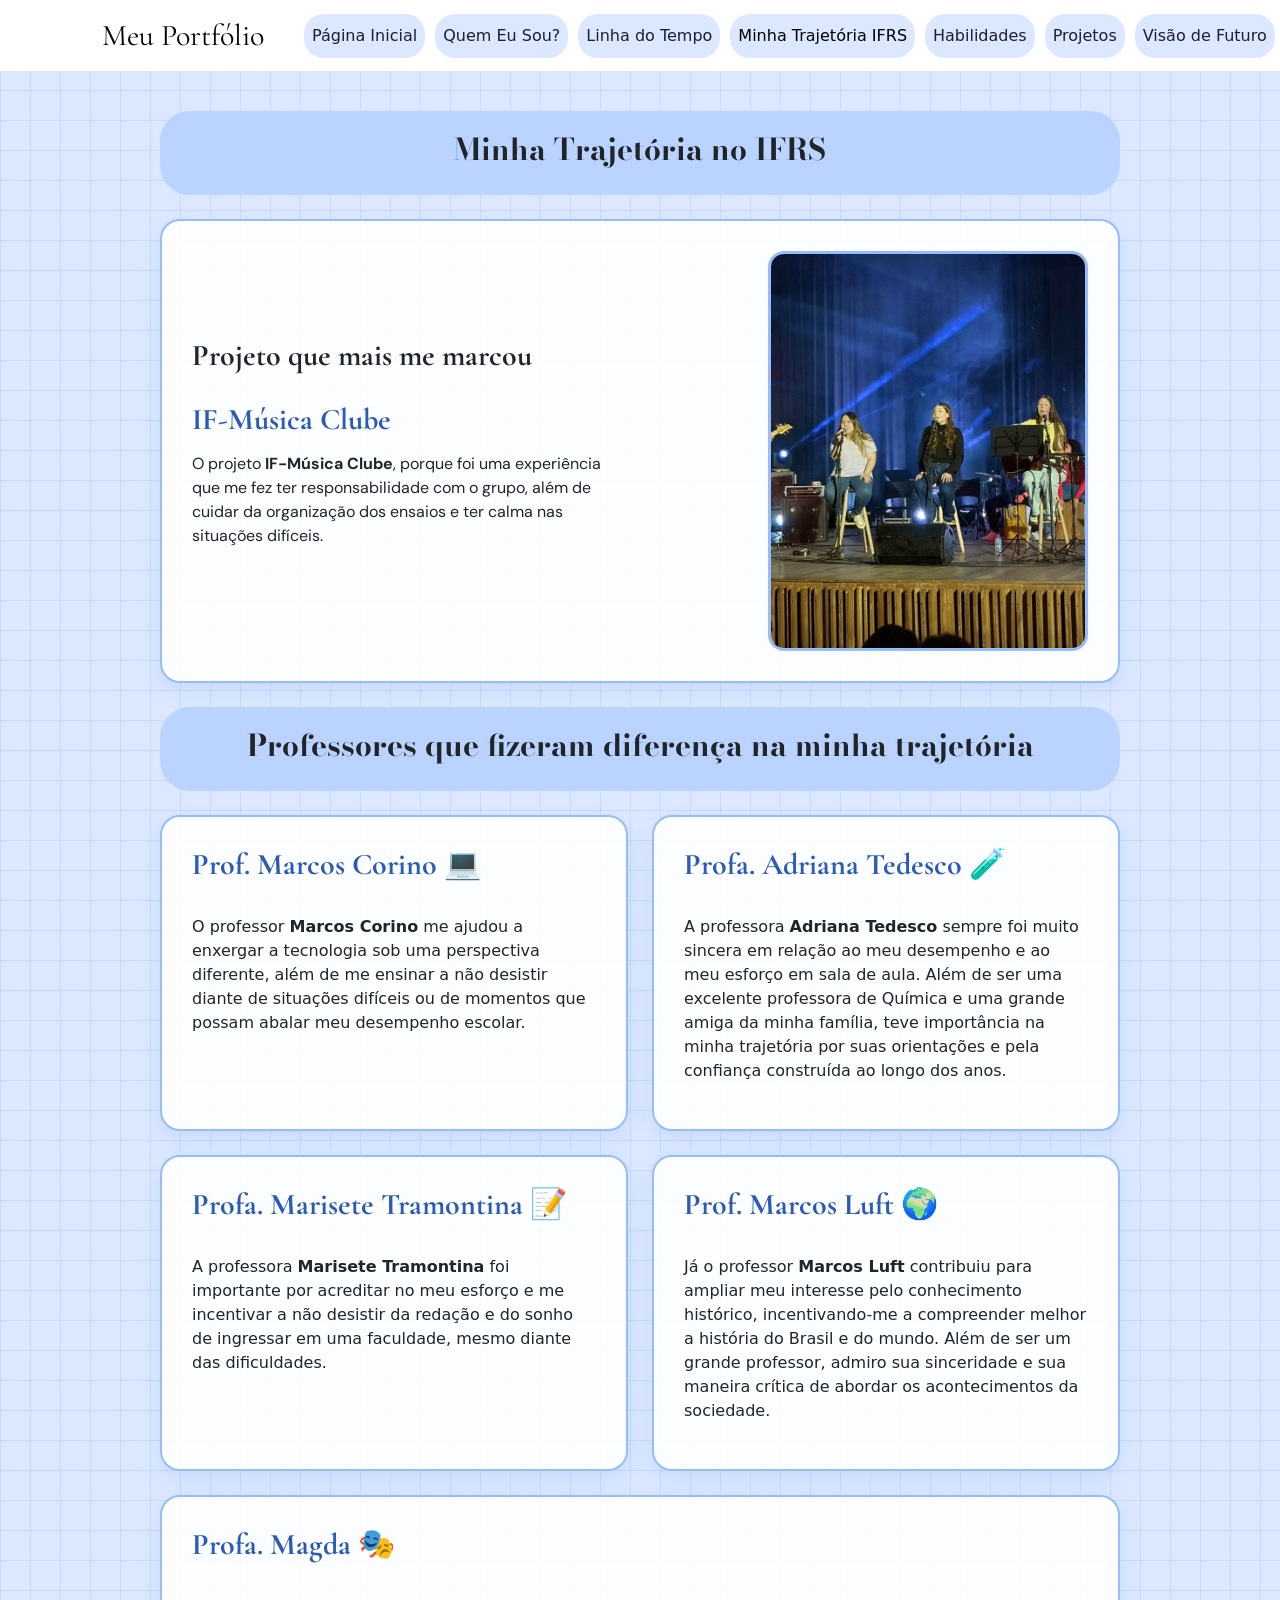
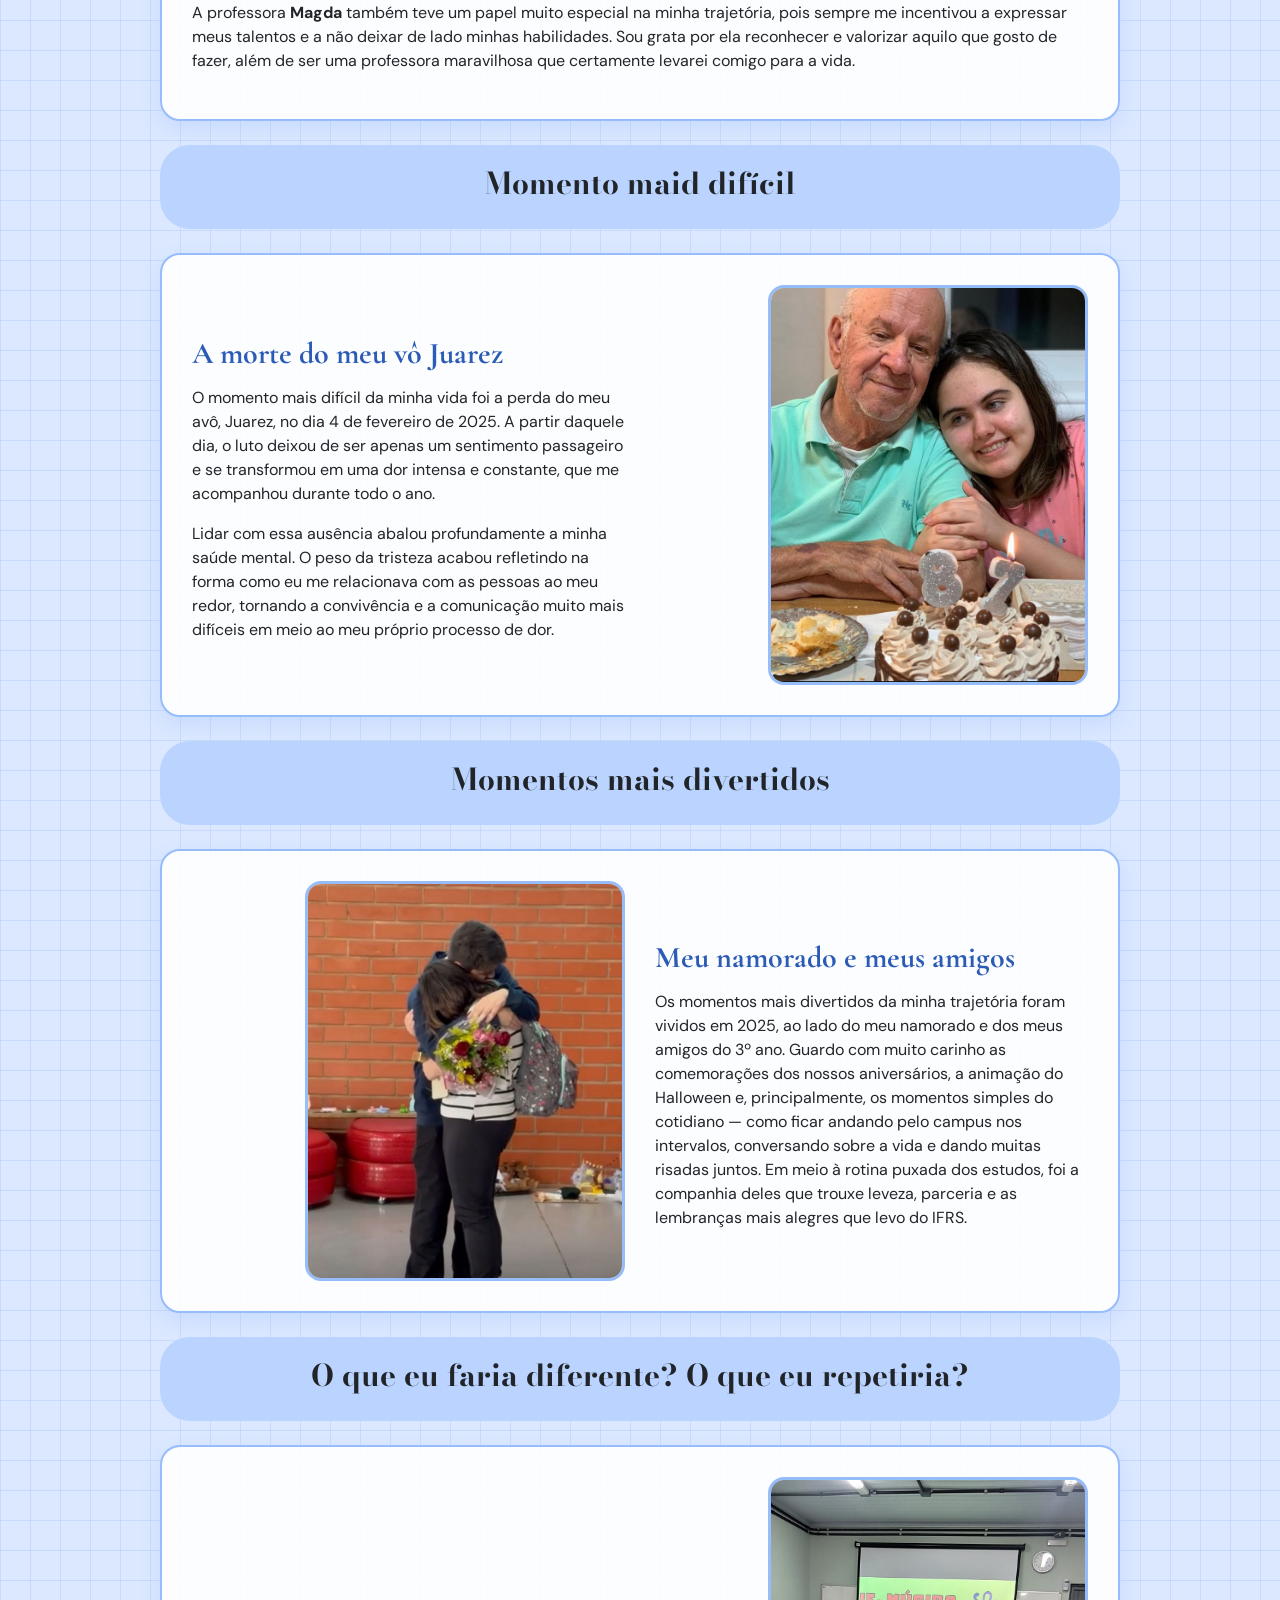
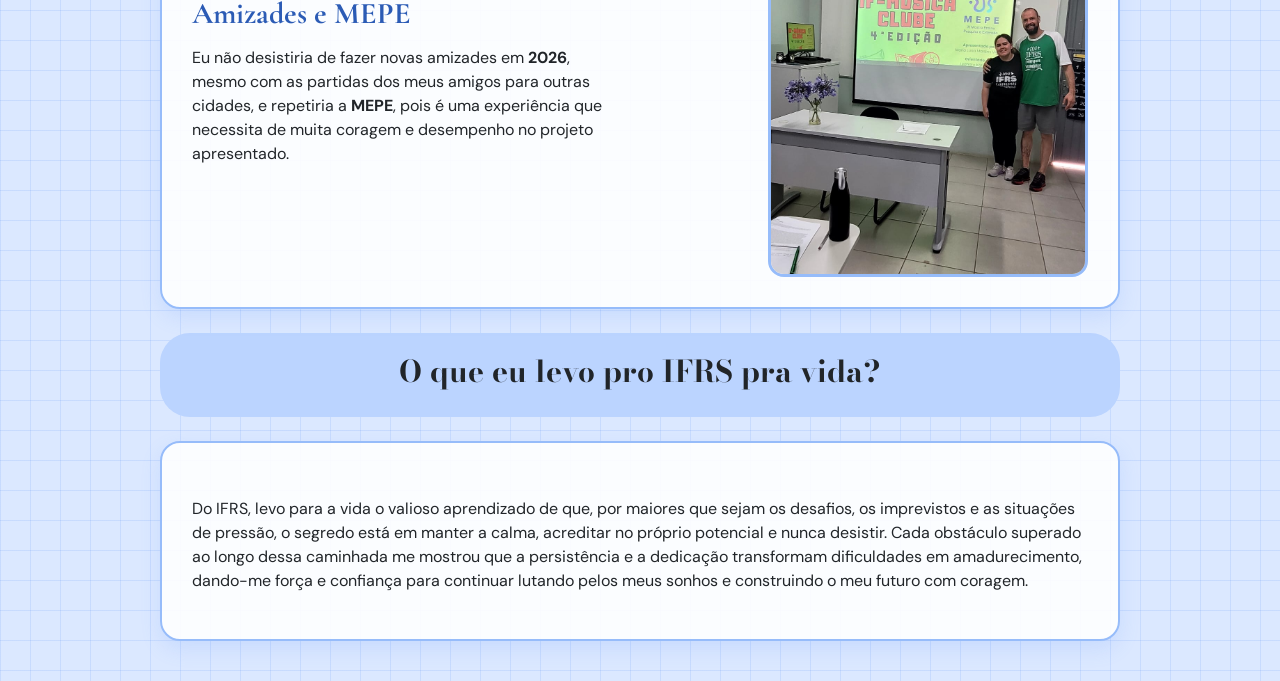
==== ifrs.html @ 00e07093 "Add files via upload" ====
<!DOCTYPE html>
<html lang="pt-BR">
<head>
   <head>
    <meta charset="UTF-8">
    <meta name="viewport" content="width=device-width, initial-scale=1.0">

    <title>Minha Trajetória IFRS — Meu Portfólio</title>

    <!-- Bootstrap -->
    <link href="https://cdn.jsdelivr.net/npm/bootstrap@5.3.3/dist/css/bootstrap.min.css" rel="stylesheet">

    <!-- Fontes -->
    <link href="https://fonts.googleapis.com/css2?family=Inter:wght@400;500;600;700&family=Lora:wght@600;700&display=swap" rel="stylesheet">

    <!-- CSS principal -->
    <link rel="stylesheet" href="style.css">
</head>
    <!-- Fontes Google (Lora para títulos serifados e Inter para textos) -->
    <link rel="preconnect" href="https://fonts.googleapis.com">
    <link rel="preconnect" href="https://fonts.gstatic.com" crossorigin>
    <link href="https://fonts.googleapis.com/css2?family=Inter:wght@400;500;600;700&family=Lora:wght@600;700&display=swap" rel="stylesheet">
</head>
<body>
<header>
    <nav class="navbar navbar-expand-lg">
        <div class="container">

            <a class="navbar-brand" href="index.html">
                Meu Portfólio
            </a>

            <ul class="navbar-nav ms-auto">

                <li class="nav-item">
                    <a class="nav-link" href="index.html">Página Inicial</a>
                </li>

                <li class="nav-item">
                    <a class="nav-link" href="eusou.html">Quem Eu Sou?</a>
                </li>

                <li class="nav-item">
                    <a class="nav-link" href="linhadotempo.html">Linha do Tempo</a>
                </li>

                <li class="nav-item">
                    <a class="nav-link active" href="ifrs.html">Minha Trajetória IFRS</a>
                </li>

                <li class="nav-item">
                    <a class="nav-link" href="habilidade.html">Habilidades</a>
                </li>

                <li class="nav-item">
                    <a class="nav-link" href="projetos.html">Projetos</a>
                </li>

                <li class="nav-item">
                    <a class="nav-link" href="futuro.html">Visão de Futuro</a>
                </li>

                <li class="nav-item">
                    <a class="nav-link" href="mensagem.html">Mensagem Final</a>
                </li>

                <li class="nav-item">
                    <a class="nav-link" href="contatos.html">Contatos</a>
                </li>

            </ul>
        </div>
    </nav>
</header>
<body class="ifrs">
 <main class="trajetoria">
     <div class="fraseinicial">
    <h1><strong>Minha Trajetória no IFRS</strong></h1>
    </div>
    <br>
  <div class="grade-cards">
    <!-- Card 1: Ocupa as 2 colunas -->
 <section class="card card-destaque">
  <div class="card-conteudo">
    <h2><strong>Projeto que mais me marcou</strong></h2>
    <br>
    <h3><strong>IF-Música Clube</strong></h3>
    <p>
      O projeto <strong>IF-Música Clube</strong>, porque foi uma experiência que me fez ter responsabilidade com o grupo, além de cuidar da organização dos ensaios e ter calma nas situações difíceis.
    </p>
  </div>

  <div class="card-imagem">
    <img src="ifmusica.jpg" alt="IF-Música Clube">
  </div>

</section>
  </div>
  <br>
  <div class="fraseinicial">
    <h1><strong>Professores que fizeram diferença na minha trajetória</strong></h1>
    </div>
    <br>
  <div class="grade-cards">
    <!-- Card 2: Vai automático para a esquerda -->
    <section class="card">
       <h3 class="teacher-name"><strong>Prof. Marcos Corino</strong> 💻</h3>
       <br>
                        <p>
                            O professor <strong>Marcos Corino</strong> me ajudou a enxergar a tecnologia sob uma perspectiva diferente, além de me ensinar a não desistir diante de situações difíceis ou de momentos que possam abalar meu desempenho escolar.
                        </p>
    </section>

    <!-- Card 3: Vai automático para a direita -->
    <section class="card">
      <h3 class="teacher-name"><strong>Profa. Adriana Tedesco</strong> 🧪</h3>
      <br>
                        <p>
                            A professora <strong>Adriana Tedesco</strong> sempre foi muito sincera em relação ao meu desempenho e ao meu esforço em sala de aula. Além de ser uma excelente professora de Química e uma grande amiga da minha família, teve importância na minha trajetória por suas orientações e pela confiança construída ao longo dos anos.
                        </p>
    </section>
    <!-- Card 2: Vai automático para a esquerda -->
    <section class="card">
       <h3 class="teacher-name"><strong>Profa. Marisete Tramontina</strong> 📝</h3>
       <br>
                        <p>
                            A professora <strong>Marisete Tramontina</strong> foi importante por acreditar no meu esforço e me incentivar a não desistir da redação e do sonho de ingressar em uma faculdade, mesmo diante das dificuldades.
                        </p>
    </section>

    <!-- Card 3: Vai automático para a direita -->
    <section class="card">
      <h3 class="teacher-name"><strong>Prof. Marcos Luft</strong> 🌍</h3>
      <br>
                        <p>
                            Já o professor <strong>Marcos Luft</strong> contribuiu para ampliar meu interesse pelo conhecimento histórico, incentivando-me a compreender melhor a história do Brasil e do mundo. Além de ser um grande professor, admiro sua sinceridade e sua maneira crítica de abordar os acontecimentos da sociedade.
                        </p>
    </section>
<section class="card1">
  <div class="card-conteudo">
    <h3 class="teacher-name"><strong>Profa. Magda</strong> 🎭</h3>
    <br>
                        <p>
                            A professora <strong>Magda</strong> também teve um papel muito especial na minha trajetória, pois sempre me incentivou a expressar meus talentos e a não deixar de lado minhas habilidades. Sou grata por ela reconhecer e valorizar aquilo que gosto de fazer, além de ser uma professora maravilhosa que certamente levarei comigo para a vida.
                        </p>
  </div>

</section>
    </div>
    <br>
 <div class="fraseinicial">
    <h1><strong>Momento maid difícil</strong></h1>
    </div>
    <br>
      <div class="grade-cards">
        <section class="card card-destaque">
  <div class="card-conteudo">
    <br>
    <h3><strong>A morte do meu vô Juarez</strong></h3>
    <p>
     O momento mais difícil da minha vida foi a perda do meu avô, Juarez, no dia 4 de fevereiro de 2025. A partir daquele dia, o luto deixou de ser apenas um sentimento passageiro e se transformou em uma dor intensa e constante, que me acompanhou durante todo o ano.
    </p>
    <p>
        Lidar com essa ausência abalou profundamente a minha saúde mental. O peso da tristeza acabou refletindo na forma como eu me relacionava com as pessoas ao meu redor, tornando a convivência e a comunicação muito mais difíceis em meio ao meu próprio processo de dor.
    </p>
  </div>

  <div class="card-imagem">
    <img src="vo.jpeg" alt="vo Juarez">
  </div>

</section>
      </div>
<br>
 <div class="fraseinicial">
    <h1><strong>Momentos mais divertidos</strong></h1>
    </div>
    <br>
      <div class="grade-cards">
        <section class="card card-destaque">
             <div class="card-imagem">
    <img src="namorado.jpeg" alt="namorado">
  </div>
  <div class="card-conteudo">
    <br>
    <h3><strong>Meu namorado e meus amigos</strong></h3>
    <p>
       Os momentos mais divertidos da minha trajetória foram vividos em 2025, ao lado do meu namorado e dos meus amigos do 3º ano. Guardo com muito carinho as comemorações dos nossos aniversários, a animação do Halloween e, principalmente, os momentos simples do cotidiano — como ficar andando pelo campus nos intervalos, conversando sobre a vida e dando muitas risadas juntos. Em meio à rotina puxada dos estudos, foi a companhia deles que trouxe leveza, parceria e as lembranças mais alegres que levo do IFRS.
    </p>
  </div>

</section>
      </div>
<br>
 <div class="fraseinicial">
    <h1><strong>O que eu faria diferente? O que eu repetiria?</strong></h1>
    </div>
    <br>
      <div class="grade-cards">
        <section class="card card-destaque">
  <div class="card-conteudo">
    <br>
    <h3><strong>Amizades e MEPE</strong></h3>
    <p>
      Eu não desistiria de fazer novas amizades em <strong>2026</strong>, mesmo com as partidas dos meus amigos para outras cidades, e repetiria a <strong>MEPE</strong>, pois é uma experiência que necessita de muita coragem e desempenho no projeto apresentado.
    </p>
  </div>
    <div class="card-imagem">
    <img src="mepe.jpeg" alt="namorado">
  </div>
</section>
      </div>
<br>
 <div class="fraseinicial">
    <h1><strong>O que eu levo pro IFRS pra vida?</strong></h1>
    </div>
    <br>
      <div class="grade-cards">
        <section class="card card-destaque">
  <div class="card-conteudo">
    <br>
<p>
                Do IFRS, levo para a vida o valioso aprendizado de que, por maiores que sejam os desafios, os imprevistos e as situações de pressão, o segredo está em manter a calma, acreditar no próprio potencial e nunca desistir. Cada obstáculo superado ao longo dessa caminhada me mostrou que a persistência e a dedicação transformam dificuldades em amadurecimento, dando-me força e confiança para continuar lutando pelos meus sonhos e construindo o meu futuro com coragem.
                    </p>
  </div>
</section>
      </div>
</main>
</body>
</html>
---- style.css ----
@import url('https://fonts.googleapis.com/css2?family=Bodoni+Moda:ital,opsz,wght@0,6..96,400..900;1,6..96,400..900&family=Caveat:wght@400..700&family=Cormorant+Garamond:ital,wght@0,300..700;1,300..700&family=DM+Sans:ital,opsz,wght@0,9..40,100..1000;1,9..40,100..1000&family=Dancing+Script:wght@400..700&family=Fredoka:wght@300..700&family=Playfair+Display:ital,wght@0,400..900;1,400..900&display=swap');

body
{
    margin: 0;
    padding: 0;
    min-height: 100vh;
    background-color: #dbe8ff; /* Cor de fundo base (azul bem clarinho) */
  background-image: 
    linear-gradient(to right, rgba(91, 147, 245, 0.15) 1px, transparent 1px),
    linear-gradient(to bottom, rgba(91, 147, 245, 0.15) 1px, transparent 1px);
  background-size: 30px 30px; /* Tamanho de cada quadrado (largura x altura) */
}
.navbar {
  display: flex;
  justify-content: space-between; /* Empurra o brand para a esquerda e os links para a direita */
  align-items: center;
  padding-left: 30px;
  padding-right: 30px; /* Garante que "Contatos" não cole na borda direita */
  background-color: white;
}
/* 1. Reduza um pouco a margem do título para dar espaço na direita */
.navbar-brand {
  margin-left: 20px;
  margin-right: 40px; /* Se estiver maior que isso, diminua para 35px ou 40px */
  font-family: 'Cormorant Garamond', sans-serif;
  font-size: 30px;
  white-space: nowrap;
}

/* 2. Adicione um respiro na direita da lista de botões */
.navbar-nav {
  margin-right: 30px !important; /* Empurra "Contatos" para longe da borda direita */
  gap:10px;
}

/* 2. Em cada botão individual (.nav-link no singular) */
.nav-link {
  background-color: #dbe8ff;
  border-radius: 20px;
  padding: 10px 10px; /* 10px em cima/baixo e 16px nas laterais */
  text-decoration: none;
  color: #1e1e2e; /* ou a cor que você estiver usando no texto */
  white-space: nowrap; /* Impede o texto de quebrar em duas linhas */
}
.nav-link:hover {
  background-color: #5b93f5; /* Tom de azul mais forte */
  color: #ffffff; /* Texto fica branco para dar contraste */
  transform: translateY(-2px); /* Dá uma leve levantada no botão */
  box-shadow: 0 4px 10px rgba(91, 147, 245, 0.4); /* Sombra suave combinando com o azul */
}
.hero-section {
  display: flex;
  align-items: center; /* Centraliza texto e foto na vertical */
  justify-content: space-between; /* Separa as duas colunas */
  max-width: 1100px; /* Limita a largura para não espalhar demais em telas grandes */
  margin: 0 auto; /* Centraliza o bloco inteiro na página */
  padding: 60px 30px;
  gap: 50px; /* Espaço entre o texto e a foto */
  min-height: 80vh; /* Ocupa boa parte da altura da tela */
}

/* Coluna da esquerda (Texto) */
.hero-texto {
  flex: 2; /* Ocupa 50% do espaço disponível */
  background-color: #bbd4ff;
  padding:10px;
  border-radius: 20px;
}

.hero-texto h1 {
  font-family: 'Dancing Script', sans-serif; /* Mesma fonte elegante do seu navbar-brand */
  font-size: 60px;
  color: #1e1e2e;
  margin-bottom: 20px;
}
.hero-texto h3{
  font-family: 'Playfair Display', serif; /* Mesma fonte elegante do seu navbar-brand */
  font-size: 30px;
  color: hsl(192, 100%, 99%);
  margin-bottom: 20px;
}
.hero-texto h4{
  font-family: 'Playfair Display', serif; /* Mesma fonte elegante do seu navbar-brand */
  font-size: 25px;
  color: #3737ff;
  margin-bottom: 20px;
}

.hero-texto i {
  font-size: 25px;
  font-family: 'Cormorant Garamond', sans-serif;
  color: #00008f;
  margin-bottom: 24px;
  font-style: bold;
}
.hero-texto p {
  font-size: 23px;
  font-family: 'Cormorant Garamond', sans-serif;
  line-height: 1.6;
  color: #0000ff;
  margin-bottom: 24px;
}

/* Botão combinando com a navbar */
.btn-destaque {
  display: inline-block;
  background-color: #ffffff;
  color: #1e1e2e;
  padding: 12px 24px;
  border-radius: 25px;
  text-decoration: none;
  font-weight: bold;
  transition: all 0.3s ease;
}

.btn-destaque:hover {
  background-color: #5b93f5;
  color: #ffffff;
  transform: translateY(-2px);
}

/* Coluna da direita (Foto) */
.hero-foto {
  flex: 1; /* Ocupa os outros 50% */
  display: flex;
  justify-content: center;
}

.hero-foto img {
  width: 350px;
  height: 350px;
  object-fit: cover; /* Evita que a foto fique esticada/distorcida */
  border-radius: 50%; /* Deixa a foto redonda (mude para 20px se preferir quadrada com cantos arredondados) */
  border: 6px solid #ffffff; /* Borda branca para destacar no fundo azul */
  box-shadow: 0 10px 25px rgba(0, 0, 0, 0.15);
}

/* Responsivo: empilha foto e texto em telas de celular */
@media (max-width: 768px) {
  .hero-section {
    flex-direction: column-reverse; /* Coloca a foto em cima e o texto embaixo no celular */
    text-align: center;
    padding: 40px 20px;
  }

  .hero-foto img {
    width: 240px;
    height: 240px;
  }
}
.eusou
{
  max-width: 1100px;
  margin: 0 auto;
  padding: 40px 20px;
}
.fraseinicial
{
    background-color: #bbd4ff;
    padding: 20px;
    border-radius: 30px;
}
.fraseinicial h1
{
    font-size: 30px;
    text-align: center;
    font-family: 'Bodoni Moda', sans-serif;
}
.fraseinicial p
{
    font-family: 'Playfair Display', serif; 
    text-align: center;
    font-size: 20px;
    background-color: #ffffff;
    padding: 20px;
    border-radius: 30px;
}
.eusou{
  max-width: 1000px; /* Define a largura máxima exata das colunas */
  margin: 0 auto;    /* Centraliza na tela */
  padding: 40px 20px;
}

/* Cada seção dividida em 2 colunas exatamente iguais (50% / 50%) */
.bloco-alternado {
  display: grid;
  grid-template-columns: 1fr 1fr; /* Força as duas colunas a terem a mesma largura exata */
  align-items: center;
  gap: 60px; /* Espaço fixo no meio entre foto e texto */
  margin-bottom: 80px;
}

/* Inverte os lados nas seções pares mantendo o alinhamento reto */
.bloco-alternado:nth-child(even) .bloco-texto {
  order: 2;
}

.bloco-alternado:nth-child(even) .bloco-foto {
  order: 1;
}

/* Garante que a imagem ocupe 100% da sua coluna para alinhar com a borda do texto de cima */
.bloco-foto {
  width: 100%;
}

.bloco-foto img {
  width: 100%;       /* Faz todas as fotos terem a mesma largura exata */
  height: 600px;     /* Faz todas as fotos terem a mesma altura exata */
  object-fit: cover; /* Corta sem esticar */
  border-radius: 20px;
  border: 5px solid #6b9df2;
  display: block;
}
.bloco-texto
{
    background-color: #aecafa;
    padding:20px;
    border-radius: 30px;
}

.bloco-texto h2
{
    font-family: 'Dancing Script', sans-serif;
}
.bloco-texto p
{
    font-family: 'DM Sans', sans-serif;
}

/* Responsivo no celular */
@media (max-width: 768px) {
  .bloco-alternado {
    grid-template-columns: 1fr;
    gap: 24px;
    text-align: center;
  }

  /* No celular, coloca sempre a foto em cima (order: 1) e texto embaixo (order: 2) */
  .bloco-alternado .bloco-foto,
  .bloco-alternado:nth-child(even) .bloco-foto {
    order: 1;
  }

  .bloco-alternado .bloco-texto,
  .bloco-alternado:nth-child(even) .bloco-texto {
    order: 2;
  }
}

/* Organiza os spans lado a lado com espaço entre eles */
.tags {
  display: flex;
  flex-wrap: wrap;
  gap: 10px;
  margin-top: 16px;
}

/* Estiliza cada <span> individualmente */
.tags span {
  display: inline-block;
  background-color: #ffffff;       /* Fundo branco para destacar no quadriculado */
  color: #2b5bb5;                  /* Texto azul escuro */
  border: 1.5px solid #96bcfa;     /* Borda no mesmo azul da sua navbar */
  padding: 6px 14px;               /* Espaço interno (altura x largura) */
  border-radius: 20px;             /* Deixa as pontas bem arredondadas */
  font-size: 14px;
  font-weight: 600;
  transition: all 0.2s ease;       /* Prepara para um efeito suave */
}

/* Opcional: leve destaque quando passar o mouse por cima */
.tags span:hover {
  background-color: #96bcfa;
  color: #1e1e2e;
  transform: translateY(-2px);
}

.titulo-linha h1
{
    text-align: center;
    font-family: 'Bodoni Moda', sans-serif;
}
.imagem-linha {
  max-width: 1000px; /* Mesma largura máxima das seções de cima para manter tudo alinhado */
  margin: 40px auto; /* Centraliza o bloco na página e dá espaço em cima/embaixo */
  padding: 0 20px;   /* Garante que não encoste nas bordas em telas menores */
  text-align: center;
}

.imagem-linha img {
  width: 100%;          /* Ocupa toda a largura disponível do contêiner */
  max-width: 900px;     /* Evita que fique gigante demais em monitores muito largos */
  height: auto;         /* Ajusta a altura proporcionalmente sem cortar nem esticar */
  border-radius: 20px;  /* Mesmo arredondamento das outras fotos */
  border: 5px solid #6b9df2; /* Mesma borda azul do resto do portfólio */
  box-shadow: 0 8px 20px rgba(91, 147, 245, 0.2);
  display: inline-block;
}

.trajetoria
{
    max-width: 1000px;
  margin: 40px auto;
  padding: 0 20px;
}
.dois-cards {
  display: grid;
  grid-template-columns: 1fr 1fr; /* Cria 2 colunas de largura idêntica */
  gap: 24px;                      /* Espaço entre os dois cards */
  max-width: 1000px;              /* Alinha com a largura do restante do seu site */
  margin: 40px auto;              /* Centraliza na tela */
  padding: 0 20px;
}

/* Empilha um embaixo do outro no celular */
@media (max-width: 768px) {
  .dois-cards {
    grid-template-columns: 1fr;
  }
}
.grade-cards {
  display: grid;
  grid-template-columns: 1fr 1fr; /* Divide em 2 colunas exatas embaixo */
  gap: 24px; /* Espaço entre o card de cima e os de baixo, e entre as duas colunas */
}

/* Faz o card de cima esticar da primeira até a última coluna */
.card-destaque {
  grid-column: 1 / -1;
  display: flex;
  flex-direction: row !important; /* Garante que texto e foto fiquem lado a lado, mesmo com Bootstrap */
  align-items: center;            /* Centraliza texto e foto na vertical */
  justify-content: space-between;
  gap: 30px;                      /* Espaço entre o texto e a foto */
}

.card-conteudo {
  flex: 1; /* Texto ocupa cerca de 60% do card */
}

.card-conteudo h2 {
  font-family: 'Cormorant Garamond', serif;
  font-size: 30px;
  margin-bottom: 4px;
}

.card-conteudo h3 {
  font-size: 25px;
  color: #2b5bb5;
  margin-bottom: 14px;
  font-family: 'Playfair Display', serif; 
}
.card-conteudo p
{
    font-family: 'DM Sans', sans-serif;
}

.card-imagem {
  flex: 1; /* Imagem ocupa os outros 40% */
  display: flex;
  justify-content: flex-end;
}

.card-imagem img {
  width: 100%;
  max-width: 320px;
  height: 400px;
  object-fit: cover; /* Evita que a foto fique esticada */
  border-radius: 16px;
  border: 3px solid #96bcfa;
}

/* Empilha no celular para não espremer o texto */
@media (max-width: 768px) {
  .card-destaque {
    flex-direction: column !important;
    text-align: center;
  }

  .card-imagem {
    justify-content: center;
    width: 100%;
  }
}

/* Estilo visual dos cards (combinando com seu tema azul e fundo quadriculado) */
.card {
  background-color: rgba(255, 255, 255, 0.9); /* Branco levemente translúcido */
  border: 2px solid #96bcfa;
  border-radius: 20px;
  padding: 30px;
  box-shadow: 0 8px 20px rgba(91, 147, 245, 0.15);
  transition: transform 0.3s ease;
}

.card:hover {
  transform: translateY(-4px); /* Leve flutuação ao passar o mouse */
}
.card h3
{
    color:#2b5bb5;
    font-family: 'Cormorant Garamond', serif;
    font-size:30px;
}
.card1 {
  grid-column: 1 / -1;
  display: flex;
  flex-direction: row !important; /* Garante que texto e foto fiquem lado a lado, mesmo com Bootstrap */
  align-items: center;            /* Centraliza texto e foto na vertical */
  justify-content: space-between;
  gap: 30px;                      
    background-color: rgba(255, 255, 255, 0.9); /* Branco levemente translúcido */
  border: 2px solid #96bcfa;
  border-radius: 20px;
  padding: 30px;
  box-shadow: 0 8px 20px rgba(91, 147, 245, 0.15);
  transition: transform 0.3s ease;
}
.card1:hover {
  transform: translateY(-4px); /* Leve flutuação ao passar o mouse */
}
.card1 h3
{
    color:#2b5bb5;
    font-family: 'Cormorant Garamond', serif;
    font-size:30px;
}
/* Contêiner para permitir rolagem horizontal no celular sem quebrar a página */
.tabela-container {
  max-width: 1000px;
  margin: 40px auto;
  padding: 0 20px;
  overflow-x: auto;
}

.tabela-portfolio {
  width: 100%;
  border-collapse: separate;
  border-spacing: 0;
  background-color: rgba(255, 255, 255, 0.95);
  border: 2px solid #96bcfa;
  border-radius: 20px;
  overflow: hidden; /* Faz o cabeçalho azul respeitar os cantos arredondados */
  box-shadow: 0 8px 20px rgba(91, 147, 245, 0.15);
}

/* Cabeçalho da tabela */
.tabela-portfolio thead {
  background-color: #96bcfa;
  color: #1e1e2e;
}

.tabela-portfolio th {
  padding: 16px 20px;
  text-align: left;
  font-size: 16px;
  font-weight: bold;
}

/* Células de dados */
.tabela-portfolio td {
  padding: 14px 20px;
  border-top: 1px solid #dbe8ff;
  color: #2c2c3e;
  font-size: 15px;
}

/* Efeito zebrado suave nas linhas pares */
.tabela-portfolio tbody tr:nth-child(even) {
  background-color: #f4f8ff;
}

/* Destaque ao passar o mouse na linha */
.tabela-portfolio tbody tr:hover {
  background-color: #e3eeff;
  transition: background-color 0.2s ease;
}

/* Centraliza o texto das colunas na vertical em relação à imagem */
.tabela-portfolio td {
  vertical-align: middle;
}

/* Estiliza a imagem dentro da coluna Evidência */
.tabela-portfolio td img {
  width: 140px;          /* Largura compacta para caber bem na coluna */
  height:200px;         /* Altura proporcional */
  object-fit: cover;     /* Preenche o retângulo sem esticar nem distorcer a foto */
  border-radius: 12px;   /* Cantos arredondados combinando com a tabela */
  border: 2px solid #96bcfa;
  display: block;
}
.card-projeto1
{
  grid-column: 1 / -1;
  display: flex;
  flex-direction: row !important; /* Garante que texto e foto fiquem lado a lado, mesmo com Bootstrap */
  align-items: center;            /* Centraliza texto e foto na vertical */
  justify-content: space-between;                 /* Espaço entre o texto e a foto */
}
.projetos
{
    max-width: 1000px;
  margin: 40px auto;
  padding: 0 20px;
}
.meta1
{
   max-width: 1000px;
  margin: 40px auto;
  padding: 20px;
  background-color: white;
  border-radius: 30px;
}
.meta1 h3
{
  font-family: 'Dancing Script', sans-serif;
  text-align: center;
  font-size: 40px;
  color:#7aa1e9
}
.meta1 p
{
  font-family: 'DM Sans', sans-serif;
}
.meta2
{
   max-width: 1000px;
  margin: 40px auto;
  padding: 20px;
  background-color: white;
  border-radius: 30px;
}
.meta2 h3
{
  font-family: 'Dancing Script', sans-serif;
  text-align: center;
  font-size: 40px;
  color:#43639e
}
.meta2 p
{
  font-family: 'DM Sans', sans-serif;
}
.meta3
{
   max-width: 1000px;
  margin: 40px auto;
  padding: 20px;
  background-color: white;
  border-radius: 30px;
}
.meta3 h3
{
  font-family: 'Dancing Script', sans-serif;
  text-align: center;
  font-size: 40px;
  color:#2d4574
}
.meta3 p
{
  font-family: 'DM Sans', sans-serif;
}

.informações
{
   max-width: 1000px;
  margin: 40px auto;
  padding: 20px;
  background-color: white;
  border-radius: 30px;
}
.informações h3
{
  font-family: 'Dancing Script', sans-serif;
  text-align: center;
  font-size: 40px;
  color:#2d4574
}
.informações p
{
  font-family: 'DM Sans', sans-serif;
  text-align: center;
}
.informações .email
{
  text-align: center;
  font-size: 20px;
}
.email1
{
  background-color: #9cc0fd;
  border-radius: 30px;
  padding: 20px;
}
.telefone1
{
  background-color: #c4d9fd;
  border-radius: 30px;
  padding: 20px;
}
.telefone
{
    text-align: center;
  font-size: 20px;
}
.mensagem h3
{
  font-size: 30px;
    text-align: center;
    font-family: 'Bodoni Moda', sans-serif;
}
.mensagemfinal
{
  background-color: #ffffff;
  border-radius: 30px;
  padding: 20px;
   max-width: 1000px;
  margin: 40px auto;
}
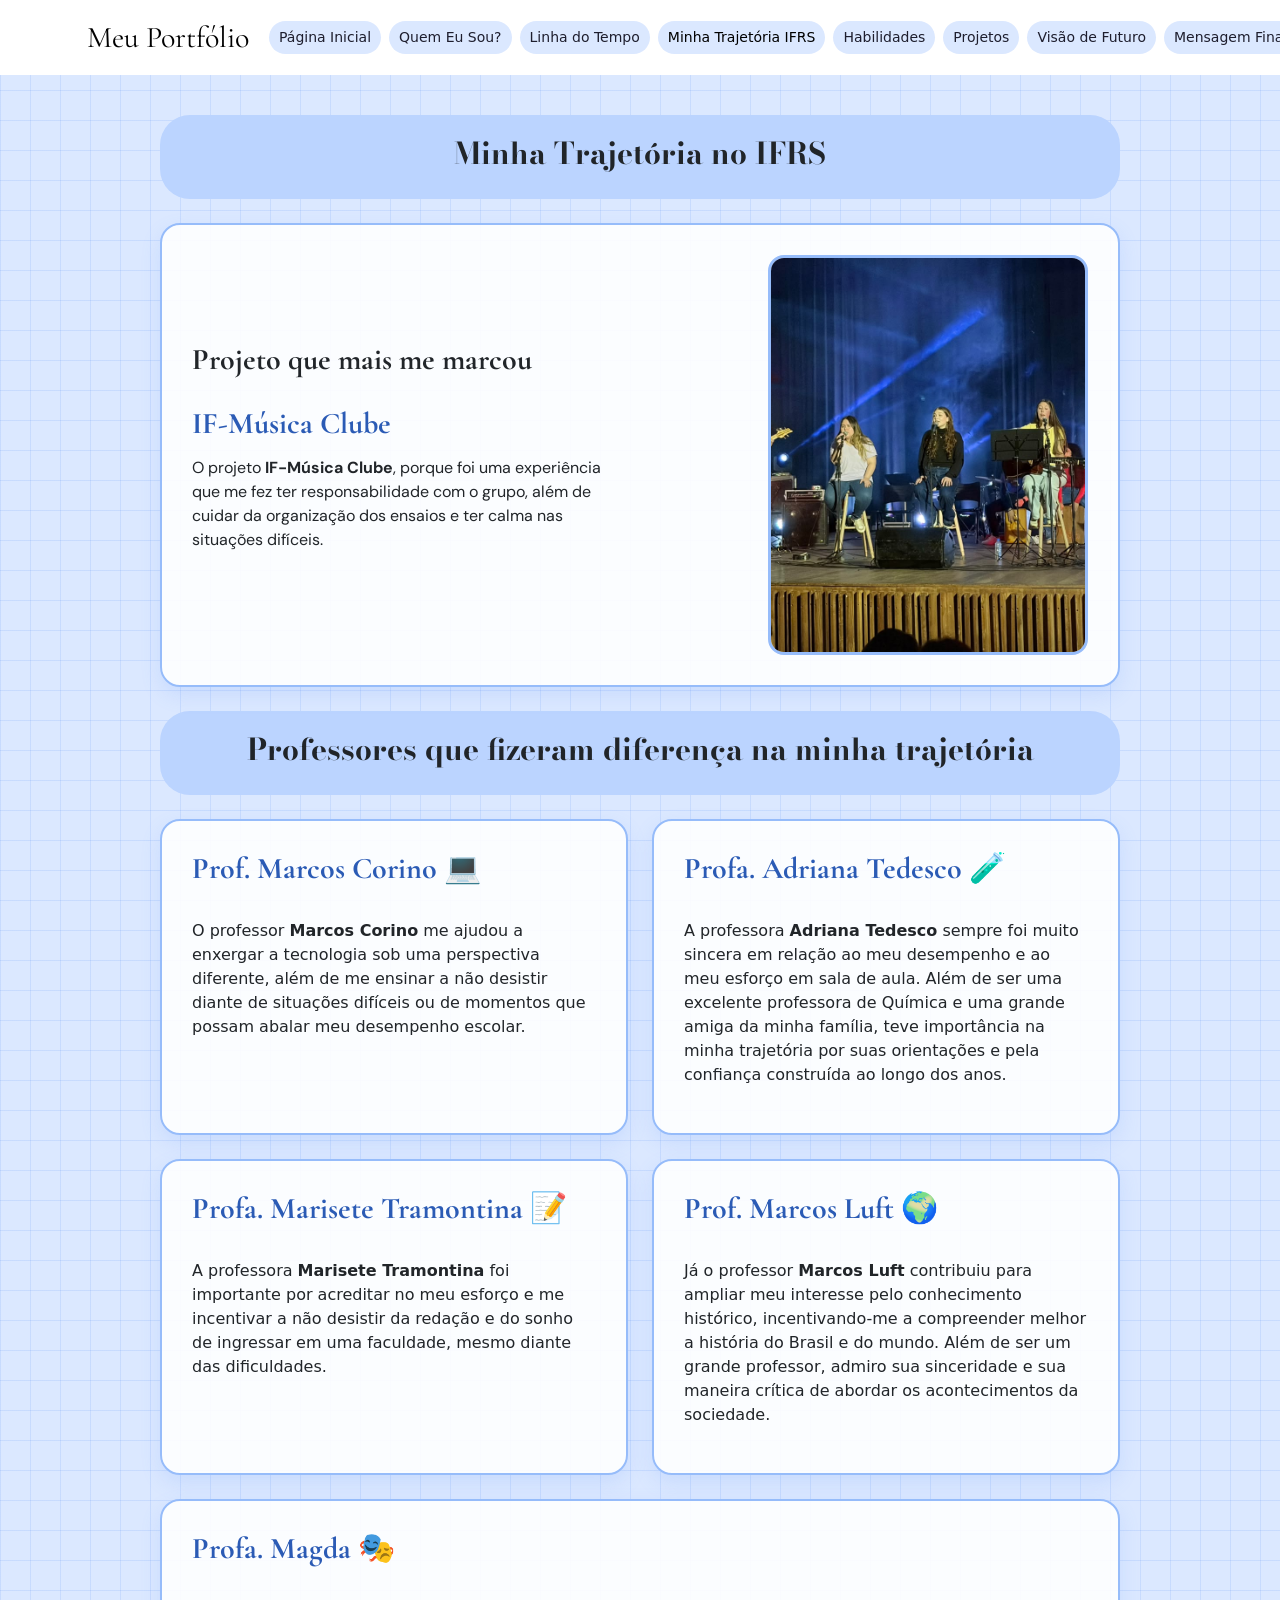
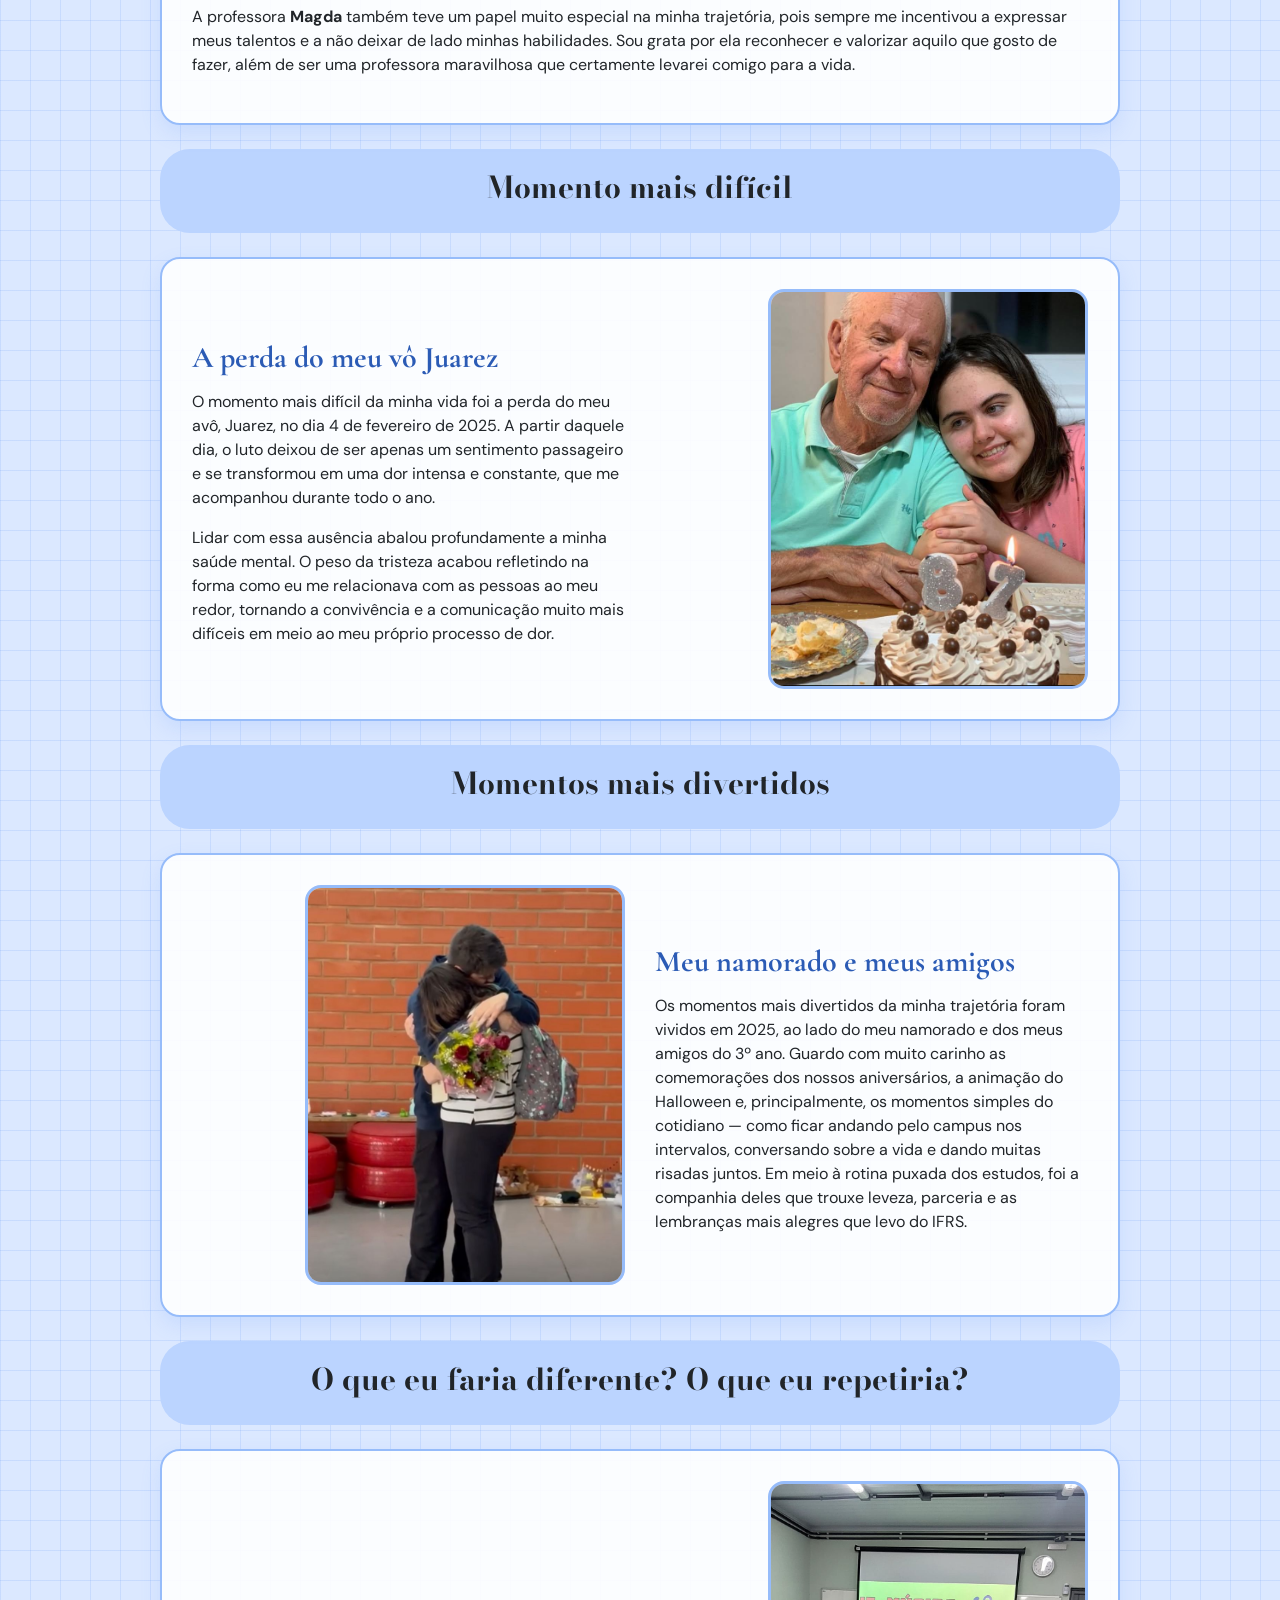
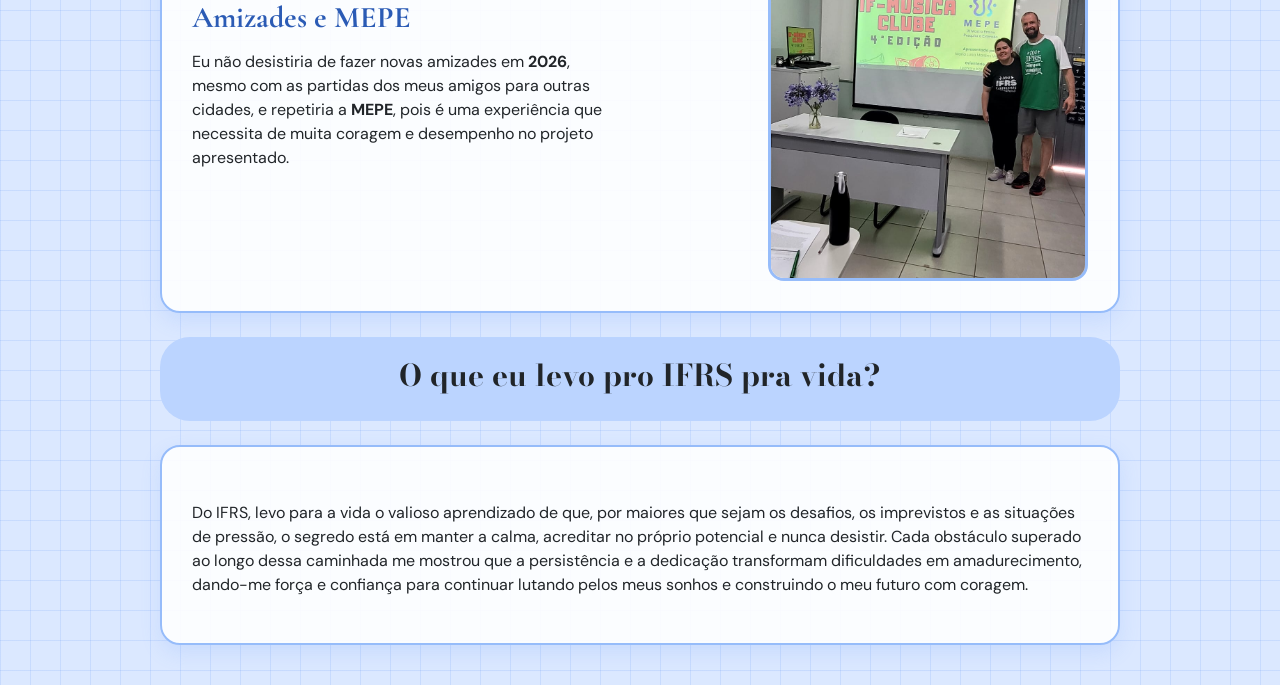
==== commit 81d9927c: "Update ifrs.html" ====
--- a/ifrs.html
+++ b/ifrs.html
@@ -149,14 +149,14 @@
     </div>
     <br>
  <div class="fraseinicial">
-    <h1><strong>Momento maid difícil</strong></h1>
-    </div>
-    <br>
-      <div class="grade-cards">
-        <section class="card card-destaque">
-  <div class="card-conteudo">
-    <br>
-    <h3><strong>A morte do meu vô Juarez</strong></h3>
+    <h1><strong>Momento mais difícil</strong></h1>
+    </div>
+    <br>
+      <div class="grade-cards">
+        <section class="card card-destaque">
+  <div class="card-conteudo">
+    <br>
+    <h3><strong>A perda do meu vô Juarez</strong></h3>
     <p>
      O momento mais difícil da minha vida foi a perda do meu avô, Juarez, no dia 4 de fevereiro de 2025. A partir daquele dia, o luto deixou de ser apenas um sentimento passageiro e se transformou em uma dor intensa e constante, que me acompanhou durante todo o ano.
     </p>
@@ -227,4 +227,4 @@
       </div>
 </main>
 </body>
-</html>+</html>
--- a/style.css
+++ b/style.css
@@ -1,10 +1,16 @@
 @import url('https://fonts.googleapis.com/css2?family=Bodoni+Moda:ital,opsz,wght@0,6..96,400..900;1,6..96,400..900&family=Caveat:wght@400..700&family=Cormorant+Garamond:ital,wght@0,300..700;1,300..700&family=DM+Sans:ital,opsz,wght@0,9..40,100..1000;1,9..40,100..1000&family=Dancing+Script:wght@400..700&family=Fredoka:wght@300..700&family=Playfair+Display:ital,wght@0,400..900;1,400..900&display=swap');
 
-body
-{
+* {
+    box-sizing: border-box;
+}
+
+html, body {
+    width: 100%;
+    margin: 0;
+    overflow-x: hidden;
     margin: 0;
     padding: 0;
-    min-height: 100vh;
+    min-height: 50vh;
     background-color: #dbe8ff; /* Cor de fundo base (azul bem clarinho) */
   background-image: 
     linear-gradient(to right, rgba(91, 147, 245, 0.15) 1px, transparent 1px),
@@ -12,36 +18,46 @@
   background-size: 30px 30px; /* Tamanho de cada quadrado (largura x altura) */
 }
 .navbar {
-  display: flex;
-  justify-content: space-between; /* Empurra o brand para a esquerda e os links para a direita */
-  align-items: center;
-  padding-left: 30px;
-  padding-right: 30px; /* Garante que "Contatos" não cole na borda direita */
-  background-color: white;
-}
-/* 1. Reduza um pouco a margem do título para dar espaço na direita */
+    display: flex;
+    flex-wrap: nowrap;
+    justify-content: space-between;
+    align-items: center;
+    background-color: white;
+    padding: 10px 15px;
+    width: 100%;
+}
+
 .navbar-brand {
-  margin-left: 20px;
-  margin-right: 40px; /* Se estiver maior que isso, diminua para 35px ou 40px */
-  font-family: 'Cormorant Garamond', sans-serif;
-  font-size: 30px;
-  white-space: nowrap;
-}
-
-/* 2. Adicione um respiro na direita da lista de botões */
+    flex-shrink: 0;
+    margin-left: 5px;
+    margin-right: 20px;
+    font-family: 'Cormorant Garamond', sans-serif;
+    font-size: 30px;
+    white-space: nowrap;
+}
+
+.navbar-collapse {
+    flex-grow: 0;
+}
+
 .navbar-nav {
-  margin-right: 30px !important; /* Empurra "Contatos" para longe da borda direita */
-  gap:10px;
-}
-
-/* 2. Em cada botão individual (.nav-link no singular) */
+    display: flex;
+    flex-direction: row;
+    flex-wrap: nowrap;
+    align-items: center;
+    gap: 8px;
+    margin-left: auto;
+    margin-right: 10px !important;
+}
+
 .nav-link {
-  background-color: #dbe8ff;
-  border-radius: 20px;
-  padding: 10px 10px; /* 10px em cima/baixo e 16px nas laterais */
-  text-decoration: none;
-  color: #1e1e2e; /* ou a cor que você estiver usando no texto */
-  white-space: nowrap; /* Impede o texto de quebrar em duas linhas */
+    background-color: #dbe8ff;
+    border-radius: 20px;
+    padding: 6px 10px !important;
+    text-decoration: none;
+    color: #1e1e2e;
+    white-space: nowrap;
+    font-size: 14px;
 }
 .nav-link:hover {
   background-color: #5b93f5; /* Tom de azul mais forte */
@@ -50,14 +66,16 @@
   box-shadow: 0 4px 10px rgba(91, 147, 245, 0.4); /* Sombra suave combinando com o azul */
 }
 .hero-section {
-  display: flex;
-  align-items: center; /* Centraliza texto e foto na vertical */
-  justify-content: space-between; /* Separa as duas colunas */
-  max-width: 1100px; /* Limita a largura para não espalhar demais em telas grandes */
-  margin: 0 auto; /* Centraliza o bloco inteiro na página */
-  padding: 60px 30px;
-  gap: 50px; /* Espaço entre o texto e a foto */
-  min-height: 80vh; /* Ocupa boa parte da altura da tela */
+    display: flex;
+    align-items: center;
+    justify-content: space-between;
+    width: 100%;
+    max-width: 1100px;
+    margin: 0 auto;
+    padding: 60px 20px;
+    gap: 35px;
+    min-height: 80vh;
+    box-sizing: border-box;
 }
 
 /* Coluna da esquerda (Texto) */
@@ -122,32 +140,61 @@
 
 /* Coluna da direita (Foto) */
 .hero-foto {
-  flex: 1; /* Ocupa os outros 50% */
-  display: flex;
-  justify-content: center;
+    flex: 1;
+    display: flex;
+    justify-content: center;
+    align-items: center;
+    min-width: 0;
 }
 
 .hero-foto img {
-  width: 350px;
-  height: 350px;
-  object-fit: cover; /* Evita que a foto fique esticada/distorcida */
-  border-radius: 50%; /* Deixa a foto redonda (mude para 20px se preferir quadrada com cantos arredondados) */
-  border: 6px solid #ffffff; /* Borda branca para destacar no fundo azul */
-  box-shadow: 0 10px 25px rgba(0, 0, 0, 0.15);
-}
-
-/* Responsivo: empilha foto e texto em telas de celular */
+    width: 340px;
+    height: 340px;
+    max-width: 100%;
+    aspect-ratio: 1 / 1;
+    object-fit: cover;
+    object-position: center 35%;
+    border-radius: 50%;
+    border: 7px solid white;
+    box-shadow: 0 8px 25px rgba(0, 0, 0, 0.15);
+    display: block;
+}
+@media (max-width: 1100px) {
+    .navbar {
+        flex-wrap: wrap;
+    }
+
+    .navbar-collapse {
+        flex-basis: 100%;
+    }
+
+    .navbar-nav {
+        flex-wrap: wrap;
+        justify-content: center;
+        margin: 10px auto !important;
+    }
+}
 @media (max-width: 768px) {
-  .hero-section {
-    flex-direction: column-reverse; /* Coloca a foto em cima e o texto embaixo no celular */
-    text-align: center;
-    padding: 40px 20px;
-  }
-
-  .hero-foto img {
-    width: 240px;
-    height: 240px;
-  }
+
+    .hero-section {
+        flex-direction: column-reverse;
+        text-align: center;
+        padding: 40px 20px;
+        gap: 25px;
+    }
+
+    .hero-texto {
+        width: 100%;
+    }
+
+    .hero-texto h1 {
+        font-size: 42px;
+    }
+
+    .hero-foto img {
+        width: 240px;
+        height: 240px;
+    }
 }
 .eusou
 {
@@ -619,4 +666,4 @@
   padding: 20px;
    max-width: 1000px;
   margin: 40px auto;
-}+}
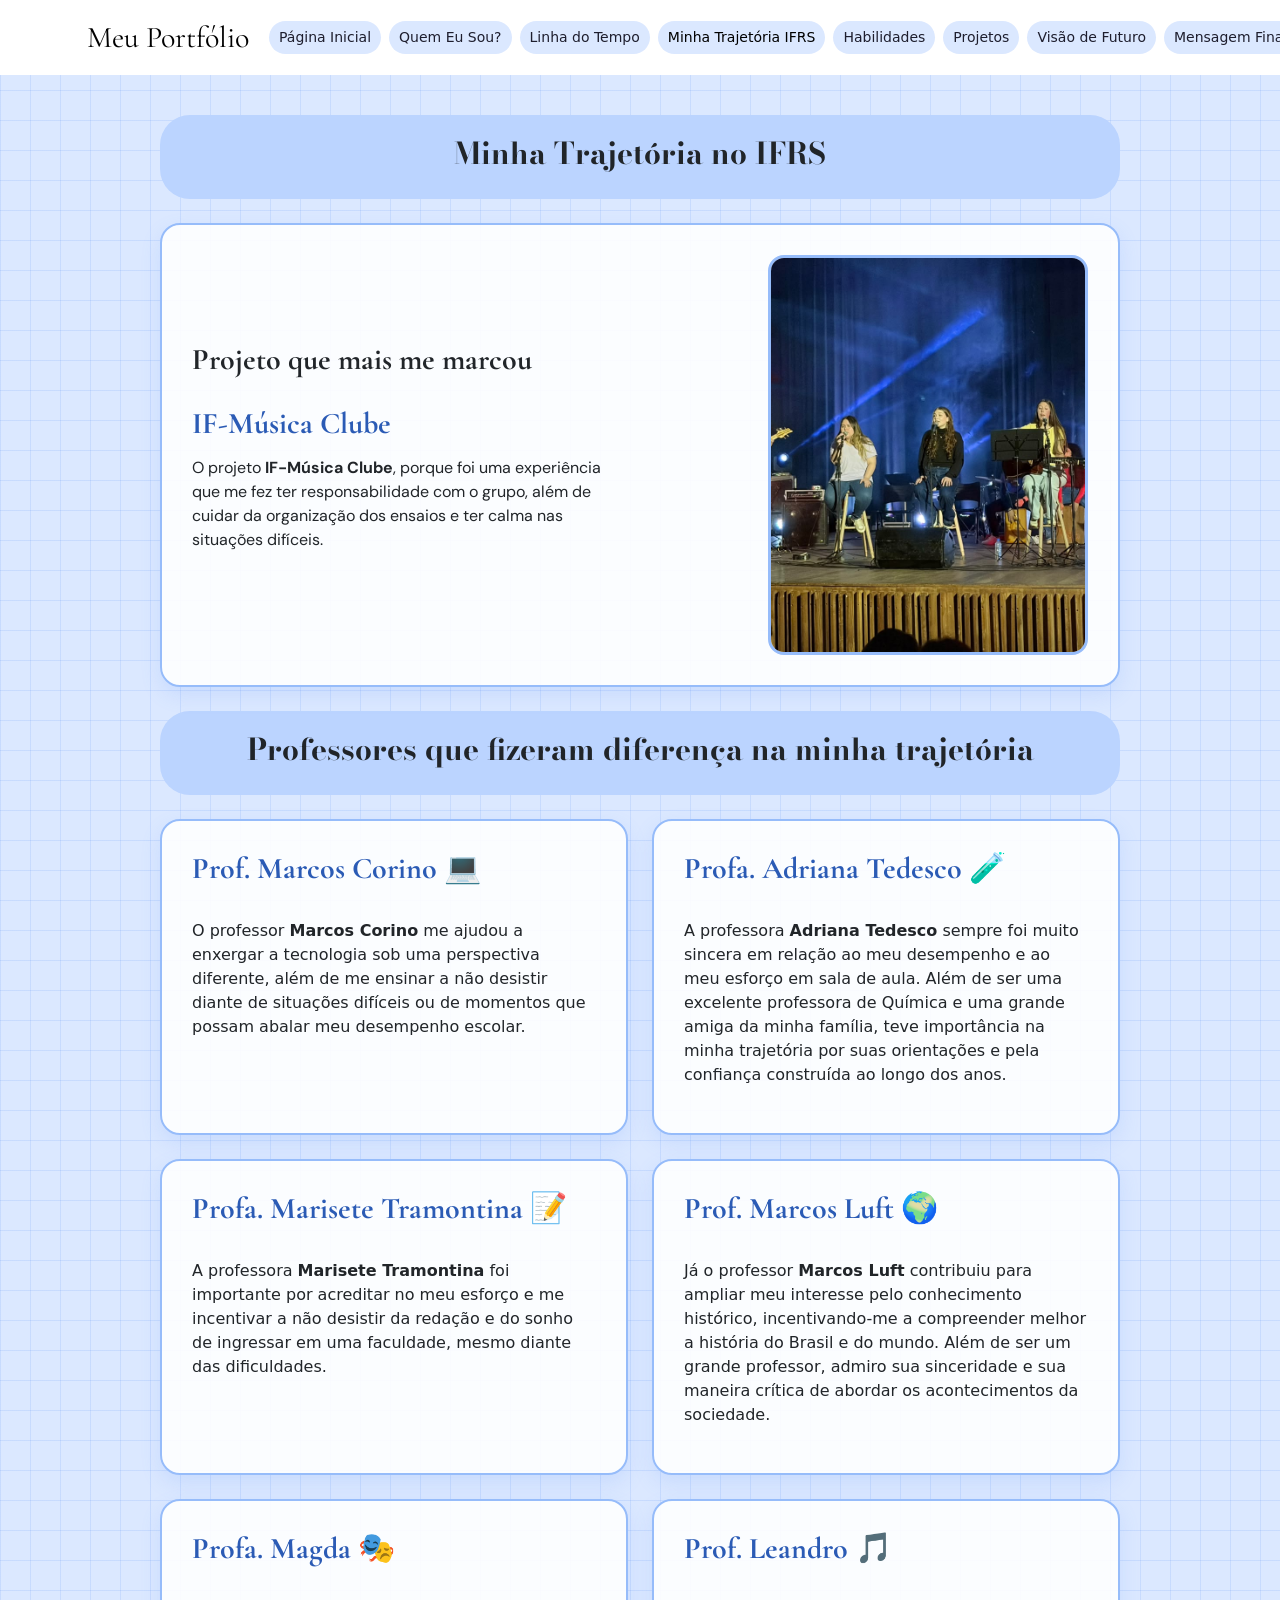
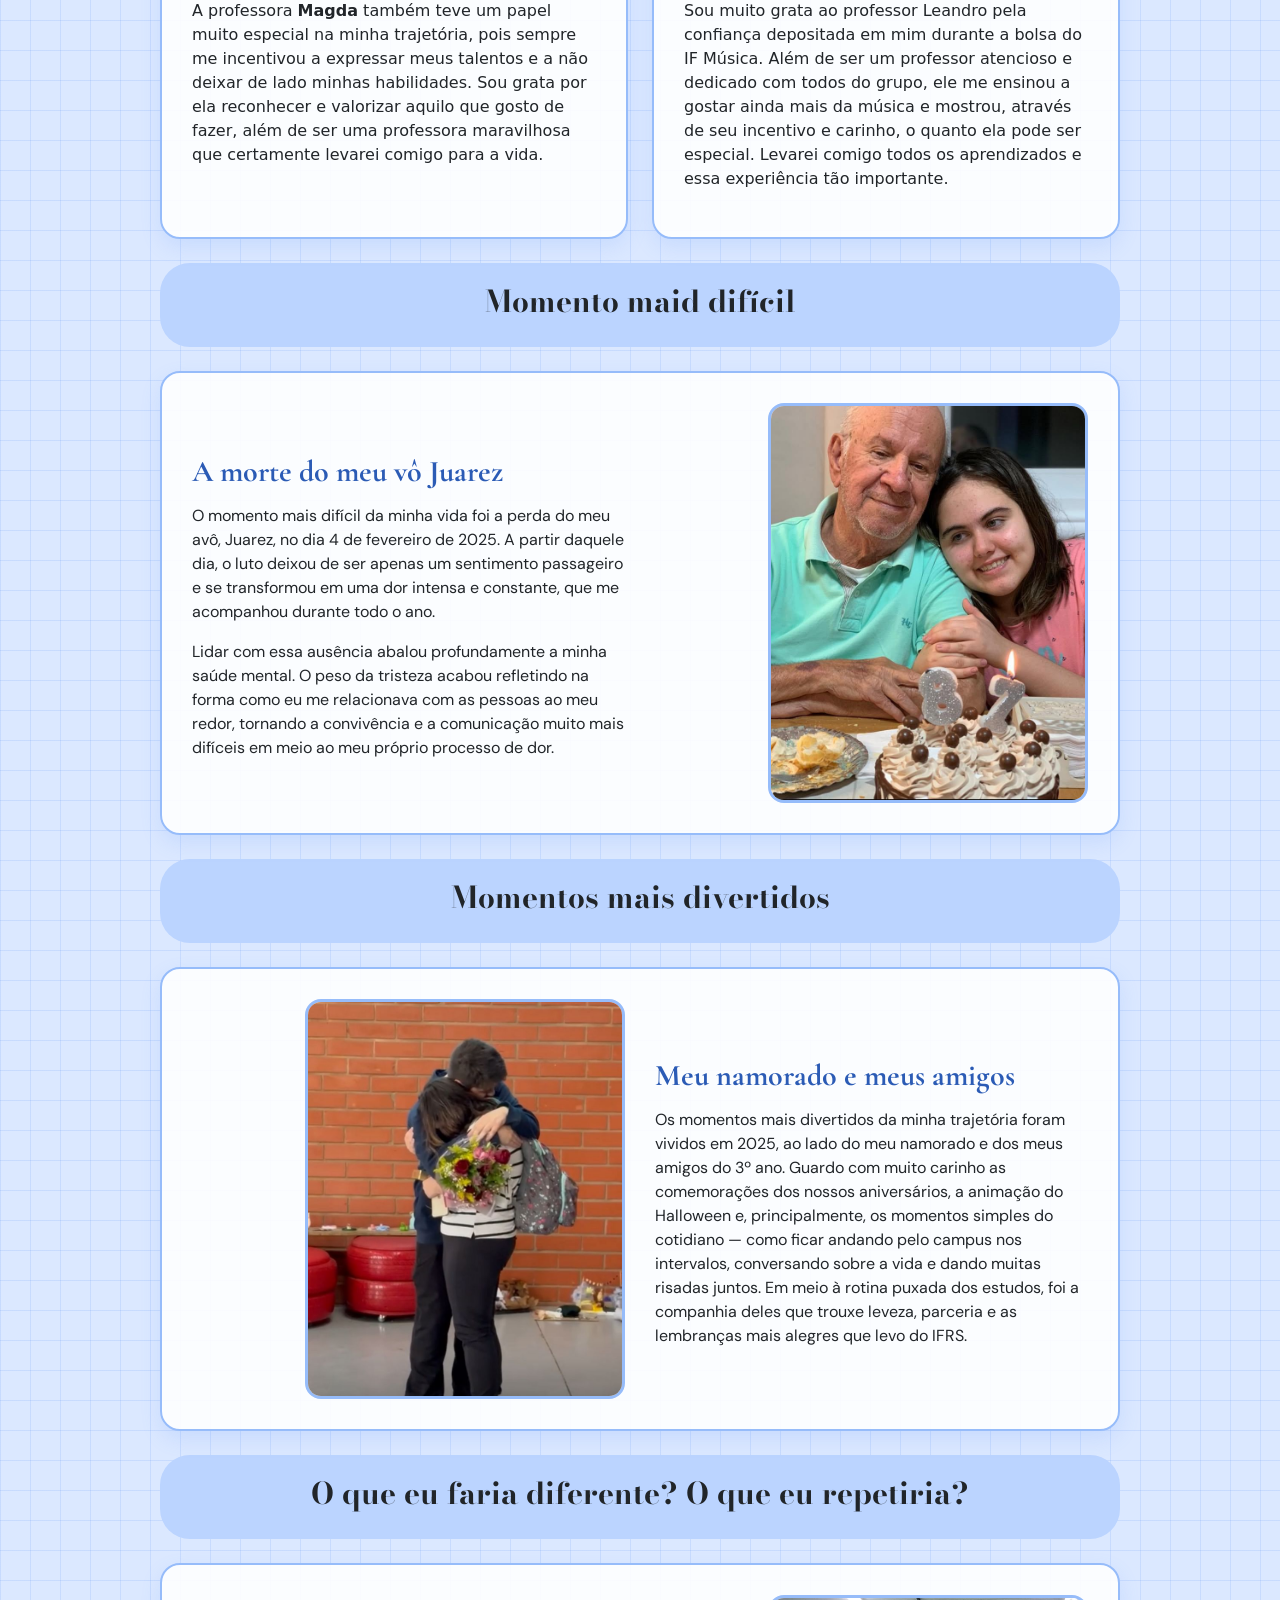
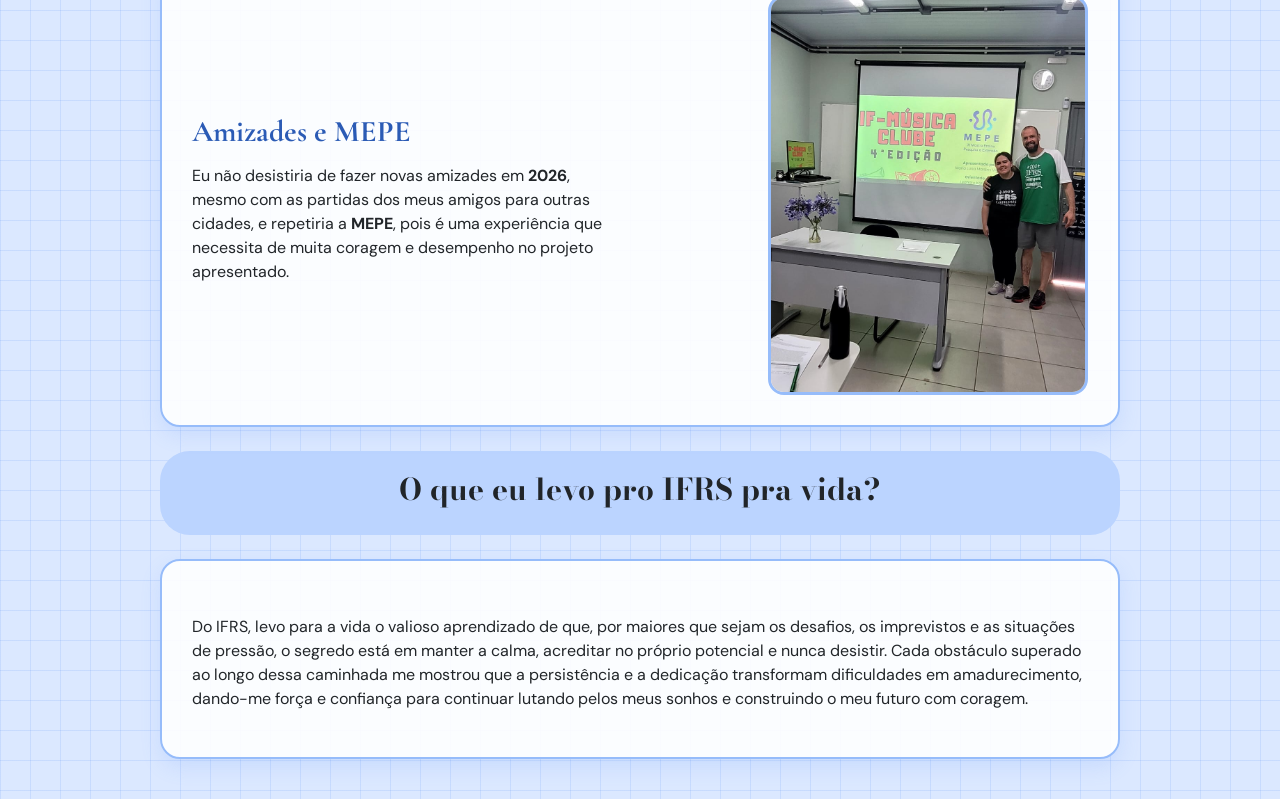
==== commit 8c8ebd1b: "Update ifrs.html" ====
--- a/ifrs.html
+++ b/ifrs.html
@@ -136,27 +136,29 @@
                             Já o professor <strong>Marcos Luft</strong> contribuiu para ampliar meu interesse pelo conhecimento histórico, incentivando-me a compreender melhor a história do Brasil e do mundo. Além de ser um grande professor, admiro sua sinceridade e sua maneira crítica de abordar os acontecimentos da sociedade.
                         </p>
     </section>
-<section class="card1">
-  <div class="card-conteudo">
+    <section class="card">
     <h3 class="teacher-name"><strong>Profa. Magda</strong> 🎭</h3>
-    <br>
-                        <p>
-                            A professora <strong>Magda</strong> também teve um papel muito especial na minha trajetória, pois sempre me incentivou a expressar meus talentos e a não deixar de lado minhas habilidades. Sou grata por ela reconhecer e valorizar aquilo que gosto de fazer, além de ser uma professora maravilhosa que certamente levarei comigo para a vida.
-                        </p>
-  </div>
-
-</section>
-    </div>
-    <br>
- <div class="fraseinicial">
-    <h1><strong>Momento mais difícil</strong></h1>
-    </div>
-    <br>
-      <div class="grade-cards">
-        <section class="card card-destaque">
-  <div class="card-conteudo">
-    <br>
-    <h3><strong>A perda do meu vô Juarez</strong></h3>
+      <br>
+                        <p>
+                             A professora <strong>Magda</strong> também teve um papel muito especial na minha trajetória, pois sempre me incentivou a expressar meus talentos e a não deixar de lado minhas habilidades. Sou grata por ela reconhecer e valorizar aquilo que gosto de fazer, além de ser uma professora maravilhosa que certamente levarei comigo para a vida.
+                        </p>
+    </section>
+    <section class="card">
+    <h3 class="teacher-name"><strong>Prof. Leandro</strong> 🎵</h3>
+      <br>
+                        <p>
+                           Sou muito grata ao professor Leandro pela confiança depositada em mim durante a bolsa do IF Música. Além de ser um professor atencioso e dedicado com todos do grupo, ele me ensinou a gostar ainda mais da música e mostrou, através de seu incentivo e carinho, o quanto ela pode ser especial. Levarei comigo todos os aprendizados e essa experiência tão importante.
+    </div>
+    <br>
+ <div class="fraseinicial">
+    <h1><strong>Momento maid difícil</strong></h1>
+    </div>
+    <br>
+      <div class="grade-cards">
+        <section class="card card-destaque">
+  <div class="card-conteudo">
+    <br>
+    <h3><strong>A morte do meu vô Juarez</strong></h3>
     <p>
      O momento mais difícil da minha vida foi a perda do meu avô, Juarez, no dia 4 de fevereiro de 2025. A partir daquele dia, o luto deixou de ser apenas um sentimento passageiro e se transformou em uma dor intensa e constante, que me acompanhou durante todo o ano.
     </p>
